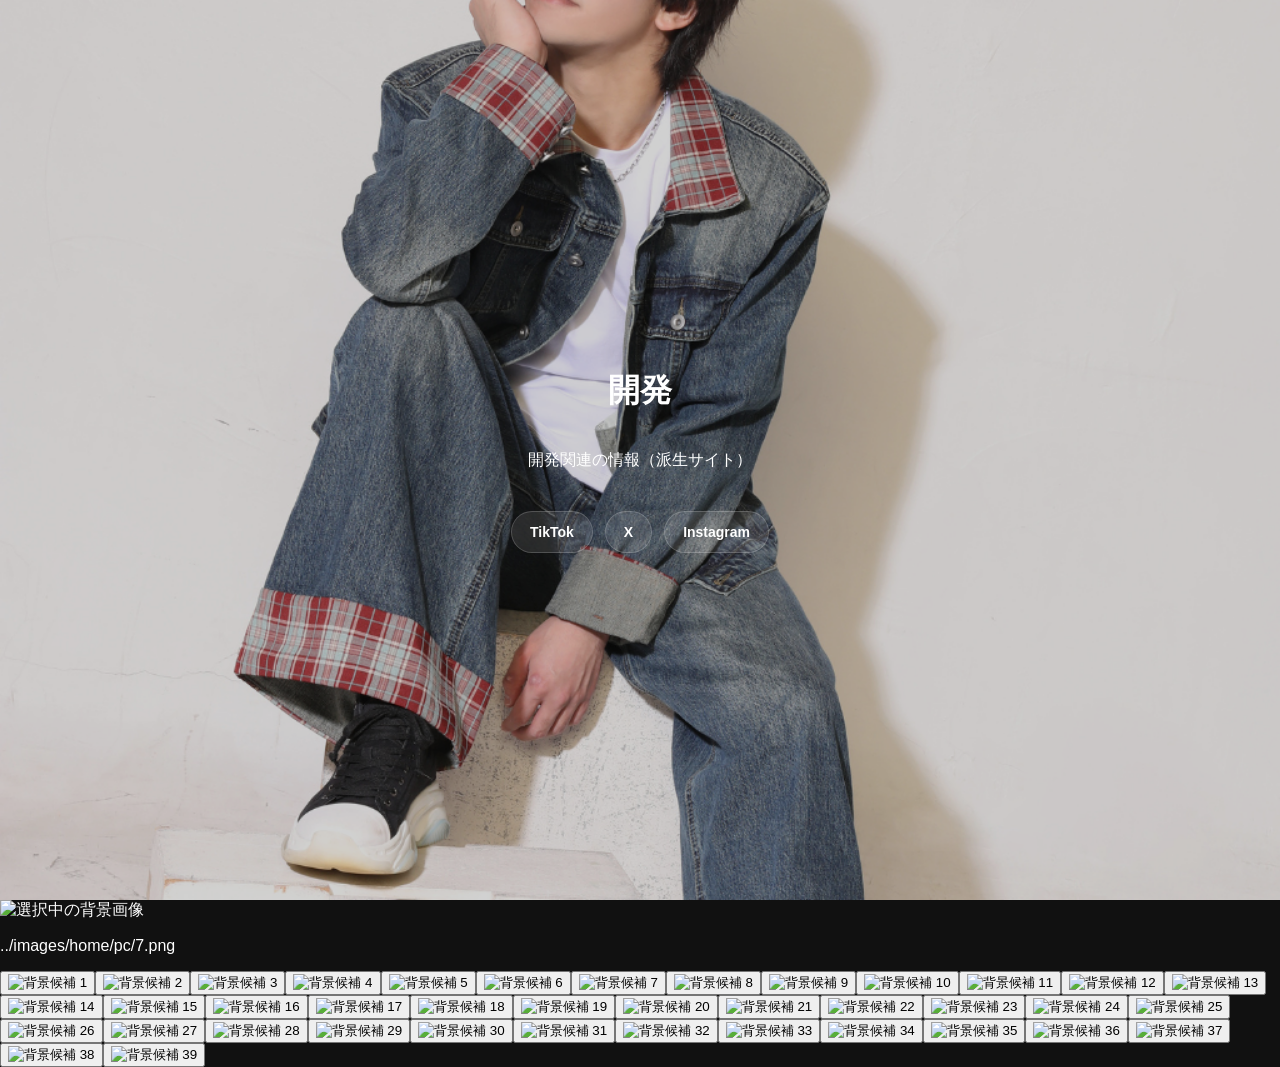
==== site-dev/index.html @ d7a2f756 "Ensure homepage doesn't use moved JPGs: move remaining JPGs to other and update pages to use PNGs" ====
<!DOCTYPE html>
<html lang="ja">
<head>
  <meta charset="UTF-8">
  <meta name="viewport" content="width=device-width, initial-scale=1.0">
  <title>開発</title>
  <link rel="stylesheet" href="style.css">
</head>
<body data-img-root="../images/home">
  <div id="bg-wrap">
    <div class="bg-layer" id="bg1"></div>
    <div class="bg-layer" id="bg2"></div>
  </div>
  <main class="hero">
    <h1>開発</h1>
    <p>開発関連の情報（派生サイト）</p>

    <div class="sns">
      <a class="sns-link sns-tiktok" href="https://www.tiktok.com/@momoka_sota?_r=1&_t=ZS-97YVAzaqjYb" target="_blank">TikTok</a>
      <a class="sns-link sns-x" href="https://x.com/momoka_sota100?s=11&t=aL7fCxnq-a7y3-TNYRUa5g" target="_blank">X</a>
      <a class="sns-link sns-instagram" href="https://www.instagram.com/sota100days?igsh=eHYyNzhzOTU4NnV1&utm_source=qr" target="_blank">Instagram</a>
    </div>
  </main>

  <section class="controls">
    <div class="preview-card">
      <img id="selected-icon" src="../images/home/portrait/IMG_9494.JPG" alt="選択中の背景画像">
      <p id="selected-label">画像をクリックして背景を切り替えます</p>
    </div>

    <div class="thumbs" id="thumbs"></div>
  </section>

  <script src="../script.js"></script>
  <script>
    (function(){
      const base = (document.body && document.body.dataset && document.body.dataset.imgRoot) ? document.body.dataset.imgRoot : '../images/home';
        const backgrounds = [`${base}/portrait/12.png`, `${base}/portrait/4.png`];
      const layerA = document.getElementById('bg1');
      const layerB = document.getElementById('bg2');
      let visibleA = true;
      function setLayer(el, url){ el.style.backgroundImage = `url('${url}')`; }
      function pickNext(current){ const others = backgrounds.filter(b=>b!==current); return others[Math.floor(Math.random()*others.length)]; }
      const selectedIcon = document.getElementById('selected-icon');
      let current = backgrounds[Math.floor(Math.random()*backgrounds.length)];
      setLayer(layerA, current); layerA.classList.add('show'); if(selectedIcon) selectedIcon.src = current;
      setInterval(()=>{
        const next = pickNext(current);
        const top = visibleA ? layerB : layerA;
        const bot = visibleA ? layerA : layerB;
        setLayer(top, next);
        top.classList.add('show');
        setTimeout(()=>{ bot.classList.remove('show'); }, 950);
        visibleA = !visibleA;
        current = next;
        if(selectedIcon) selectedIcon.src = current;
      }, 5000);
    })();
  </script>
</body>
</html>
---- site-dev/style.css ----
/* copied from root style.css with image paths adjusted */
body { margin:0; min-height:100vh; font-family:sans-serif; background:#111; color:#fff; background-image: url("../images/home/portrait/12.png"); background-size:cover; background-position:center; background-repeat:no-repeat; background-attachment:scroll; }
body::before { content:""; position:fixed; inset:0; background:rgba(0,0,0,0.18); z-index:-1; }
.hero { min-height:100vh; display:flex; flex-direction:column; justify-content:center; align-items:center; text-align:center; }
.sns { display:flex; gap:12px; flex-wrap:wrap; justify-content:center; margin-top:24px; }
.sns-link { display:inline-flex; align-items:center; gap:8px; padding:12px 18px; border-radius:999px; font-size:14px; font-weight:700; text-decoration:none; color:#fff; background:rgba(255,255,255,0.1); border:1px solid rgba(255,255,255,0.18); }


/* background fade layers */
#bg-wrap { position: fixed; inset: 0; z-index: -2; overflow: hidden; }
.bg-layer { position: absolute; inset: 0; background-size: cover; background-position: center; background-repeat: no-repeat; transition: opacity 900ms ease; opacity: 0; }
.bg-layer.show { opacity: 1; }

/* minimal CSS for skeleton; full CSS is in root/style.css */
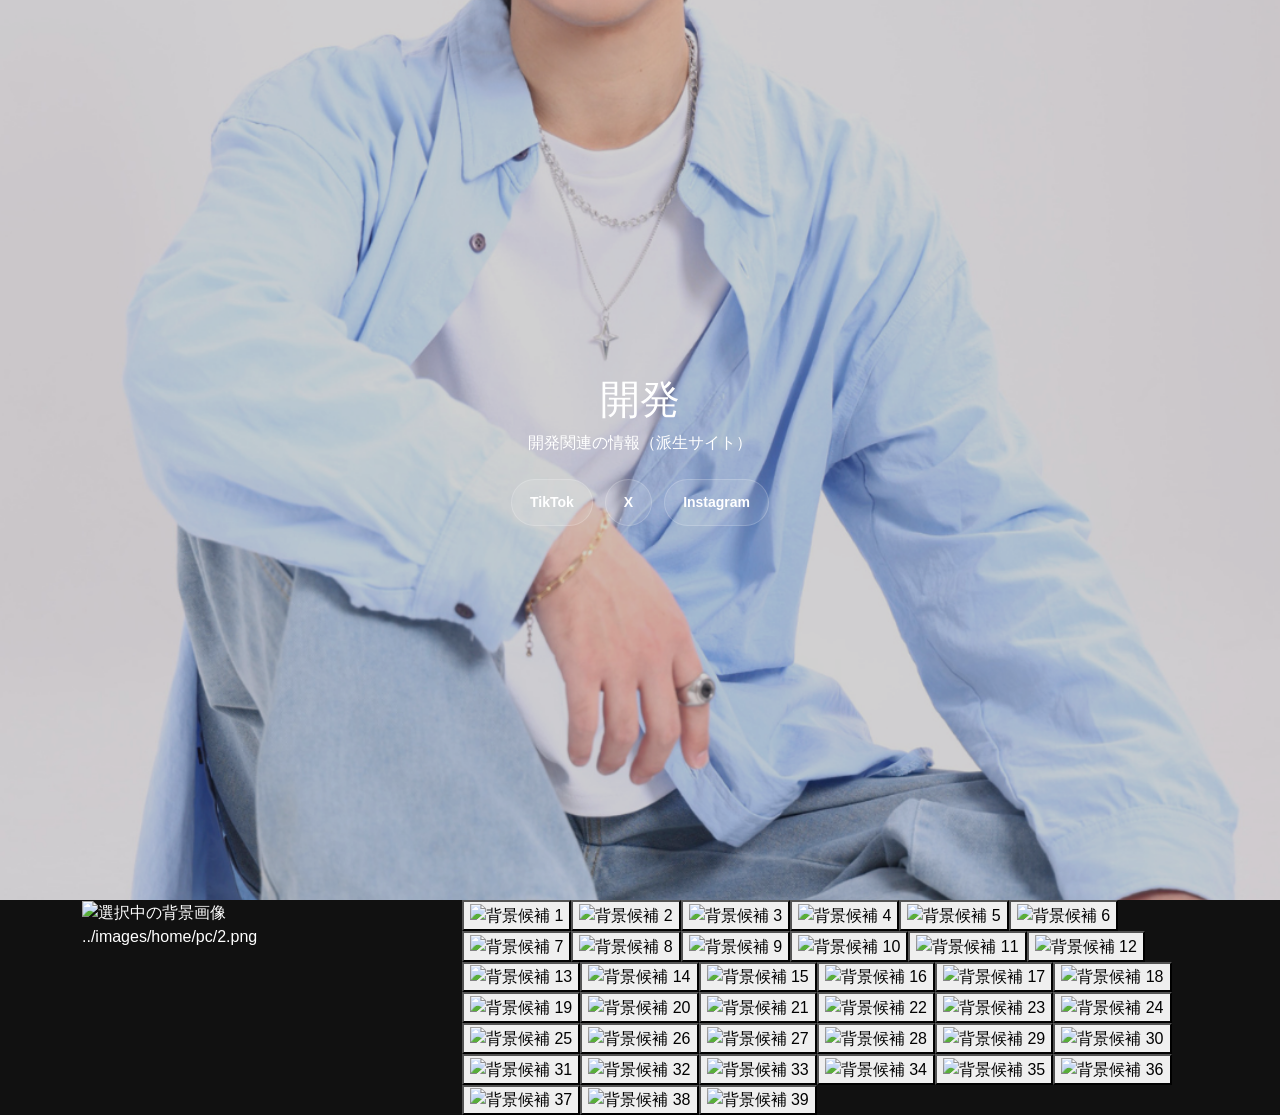
==== commit 17cac8a8: "Add Bootstrap CDN and apply Bootstrap grid layout to pages" ====
--- a/site-dev/index.html
+++ b/site-dev/index.html
@@ -4,6 +4,7 @@
   <meta charset="UTF-8">
   <meta name="viewport" content="width=device-width, initial-scale=1.0">
   <title>開発</title>
+  <link href="https://cdn.jsdelivr.net/npm/bootstrap@5.3.2/dist/css/bootstrap.min.css" rel="stylesheet">
   <link rel="stylesheet" href="style.css">
 </head>
 <body data-img-root="../images/home">
@@ -12,25 +13,39 @@
     <div class="bg-layer" id="bg2"></div>
   </div>
   <main class="hero">
-    <h1>開発</h1>
-    <p>開発関連の情報（派生サイト）</p>
+    <div class="container">
+      <div class="row">
+        <div class="col-12 text-center">
+          <h1>開発</h1>
+          <p>開発関連の情報（派生サイト）</p>
 
-    <div class="sns">
-      <a class="sns-link sns-tiktok" href="https://www.tiktok.com/@momoka_sota?_r=1&_t=ZS-97YVAzaqjYb" target="_blank">TikTok</a>
-      <a class="sns-link sns-x" href="https://x.com/momoka_sota100?s=11&t=aL7fCxnq-a7y3-TNYRUa5g" target="_blank">X</a>
-      <a class="sns-link sns-instagram" href="https://www.instagram.com/sota100days?igsh=eHYyNzhzOTU4NnV1&utm_source=qr" target="_blank">Instagram</a>
+          <div class="sns">
+            <a class="sns-link sns-tiktok" href="https://www.tiktok.com/@momoka_sota?_r=1&_t=ZS-97YVAzaqjYb" target="_blank">TikTok</a>
+            <a class="sns-link sns-x" href="https://x.com/momoka_sota100?s=11&t=aL7fCxnq-a7y3-TNYRUa5g" target="_blank">X</a>
+            <a class="sns-link sns-instagram" href="https://www.instagram.com/sota100days?igsh=eHYyNzhzOTU4NnV1&utm_source=qr" target="_blank">Instagram</a>
+          </div>
+        </div>
+      </div>
     </div>
   </main>
 
   <section class="controls">
-    <div class="preview-card">
-      <img id="selected-icon" src="../images/home/portrait/IMG_9494.JPG" alt="選択中の背景画像">
-      <p id="selected-label">画像をクリックして背景を切り替えます</p>
+    <div class="container">
+      <div class="row">
+        <div class="col-md-4">
+          <div class="preview-card">
+            <img id="selected-icon" src="../images/home/portrait/IMG_9494.JPG" alt="選択中の背景画像">
+            <p id="selected-label">画像をクリックして背景を切り替えます</p>
+          </div>
+        </div>
+        <div class="col-md-8">
+          <div class="thumbs" id="thumbs"></div>
+        </div>
+      </div>
     </div>
-
-    <div class="thumbs" id="thumbs"></div>
   </section>
 
+  <script src="https://cdn.jsdelivr.net/npm/bootstrap@5.3.2/dist/js/bootstrap.bundle.min.js"></script>
   <script src="../script.js"></script>
   <script>
     (function(){
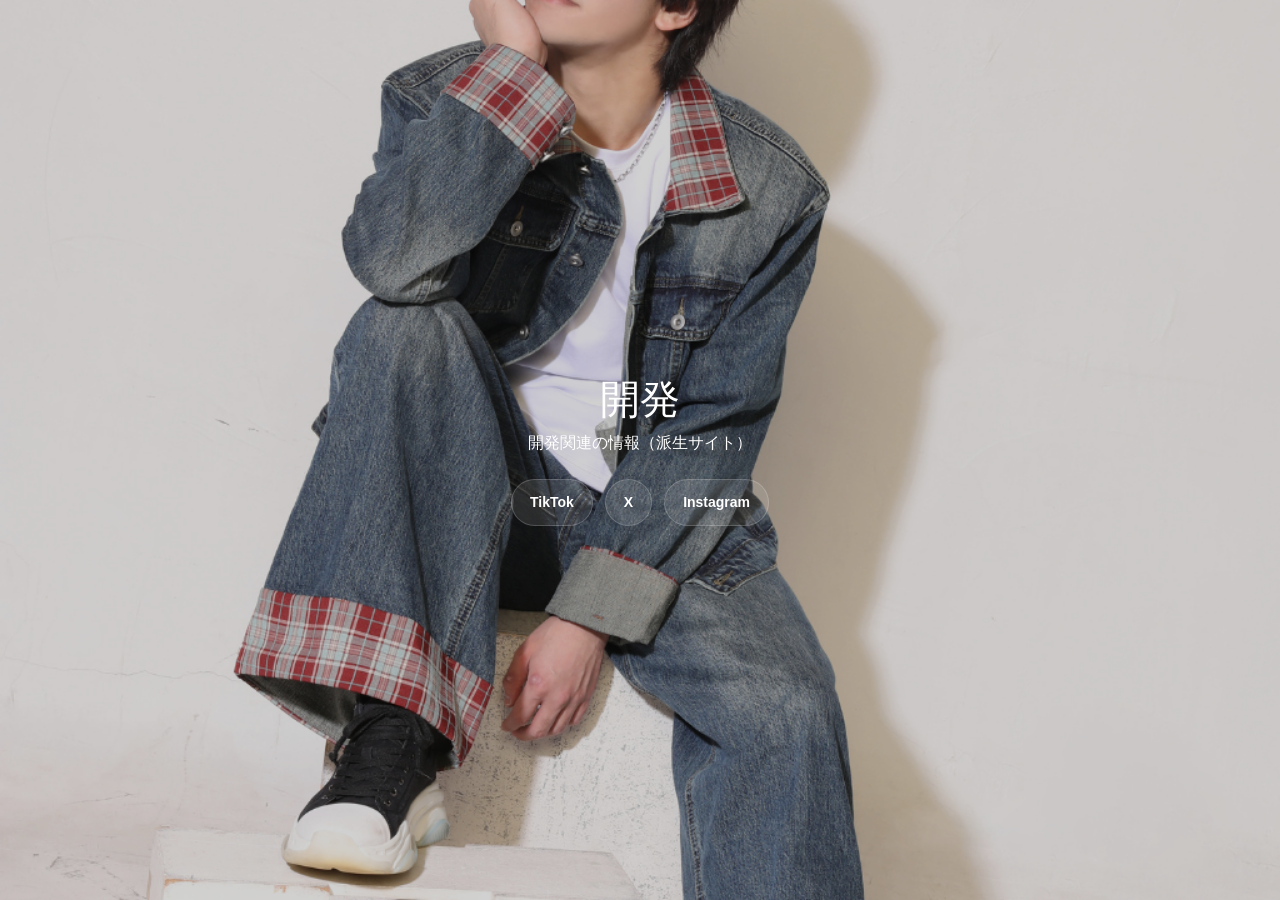
==== commit 79c2b651: "Remove thumbnail preview sections from pages" ====
--- a/site-dev/index.html
+++ b/site-dev/index.html
@@ -29,22 +29,6 @@
     </div>
   </main>
 
-  <section class="controls">
-    <div class="container">
-      <div class="row">
-        <div class="col-md-4">
-          <div class="preview-card">
-            <img id="selected-icon" src="../images/home/portrait/IMG_9494.JPG" alt="選択中の背景画像">
-            <p id="selected-label">画像をクリックして背景を切り替えます</p>
-          </div>
-        </div>
-        <div class="col-md-8">
-          <div class="thumbs" id="thumbs"></div>
-        </div>
-      </div>
-    </div>
-  </section>
-
   <script src="https://cdn.jsdelivr.net/npm/bootstrap@5.3.2/dist/js/bootstrap.bundle.min.js"></script>
   <script src="../script.js"></script>
   <script>
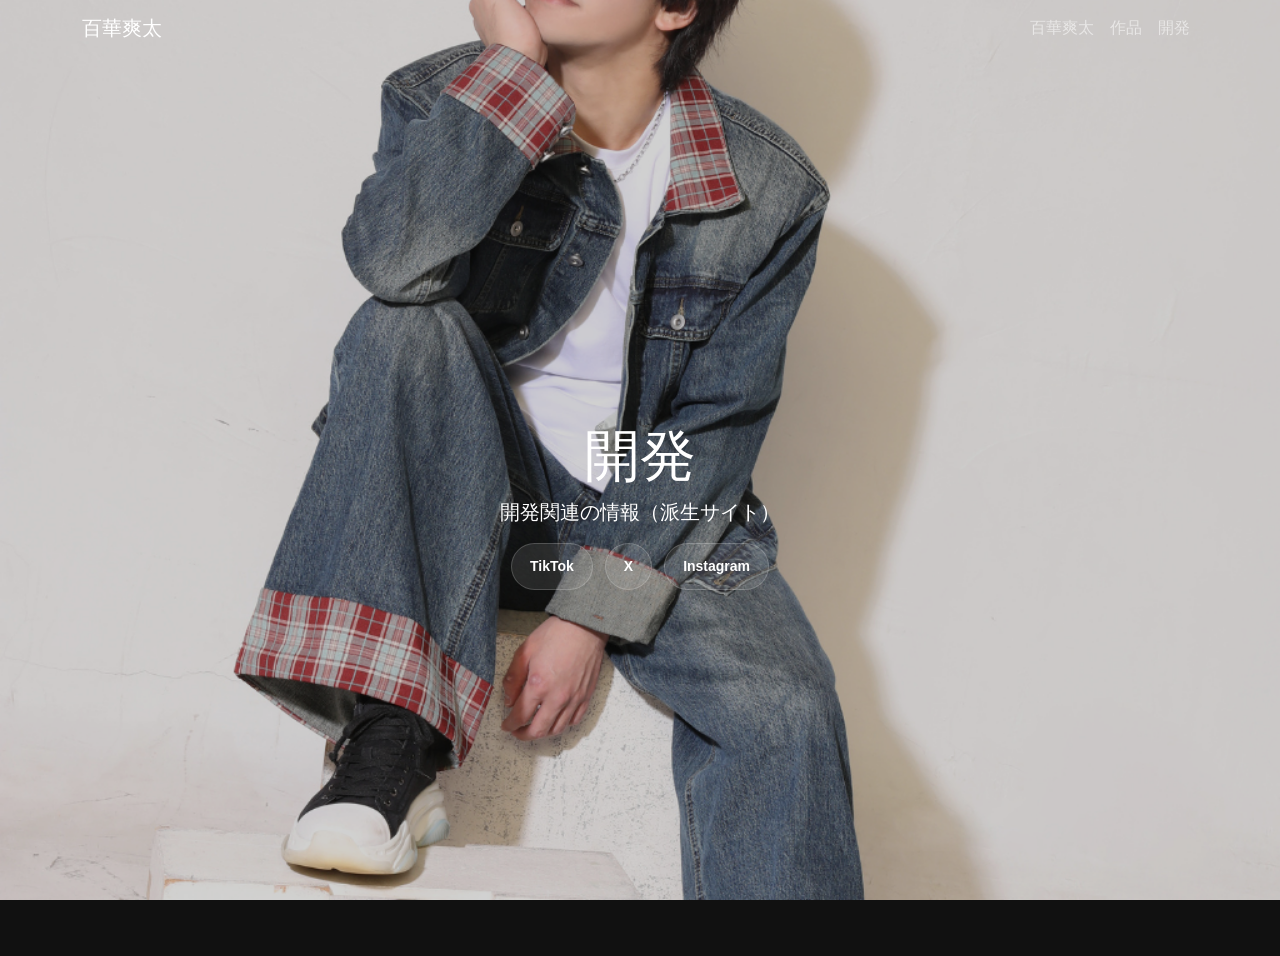
==== commit a1d85f67: "Replace site links with Bootstrap navbar and make hero jumbotron-like" ====
--- a/site-dev/index.html
+++ b/site-dev/index.html
@@ -12,14 +12,29 @@
     <div class="bg-layer" id="bg1"></div>
     <div class="bg-layer" id="bg2"></div>
   </div>
+    <nav class="navbar navbar-expand-md navbar-dark bg-transparent">
+      <div class="container">
+        <a class="navbar-brand" href="../index.html">百華爽太</a>
+        <button class="navbar-toggler" type="button" data-bs-toggle="collapse" data-bs-target="#mainNav">
+          <span class="navbar-toggler-icon"></span>
+        </button>
+        <div class="collapse navbar-collapse" id="mainNav">
+          <ul class="navbar-nav ms-auto">
+            <li class="nav-item"><a class="nav-link" href="../site-hyakka-sota/index.html">百華爽太</a></li>
+            <li class="nav-item"><a class="nav-link" href="../site-works/index.html">作品</a></li>
+            <li class="nav-item"><a class="nav-link" href="../site-dev/index.html">開発</a></li>
+          </ul>
+        </div>
+      </div>
+    </nav>
   <main class="hero">
-    <div class="container">
+    <div class="container text-center py-5">
       <div class="row">
-        <div class="col-12 text-center">
-          <h1>開発</h1>
-          <p>開発関連の情報（派生サイト）</p>
+        <div class="col-12">
+          <h1 class="display-4">開発</h1>
+          <p class="lead">開発関連の情報（派生サイト）</p>
 
-          <div class="sns">
+          <div class="sns mt-3">
             <a class="sns-link sns-tiktok" href="https://www.tiktok.com/@momoka_sota?_r=1&_t=ZS-97YVAzaqjYb" target="_blank">TikTok</a>
             <a class="sns-link sns-x" href="https://x.com/momoka_sota100?s=11&t=aL7fCxnq-a7y3-TNYRUa5g" target="_blank">X</a>
             <a class="sns-link sns-instagram" href="https://www.instagram.com/sota100days?igsh=eHYyNzhzOTU4NnV1&utm_source=qr" target="_blank">Instagram</a>
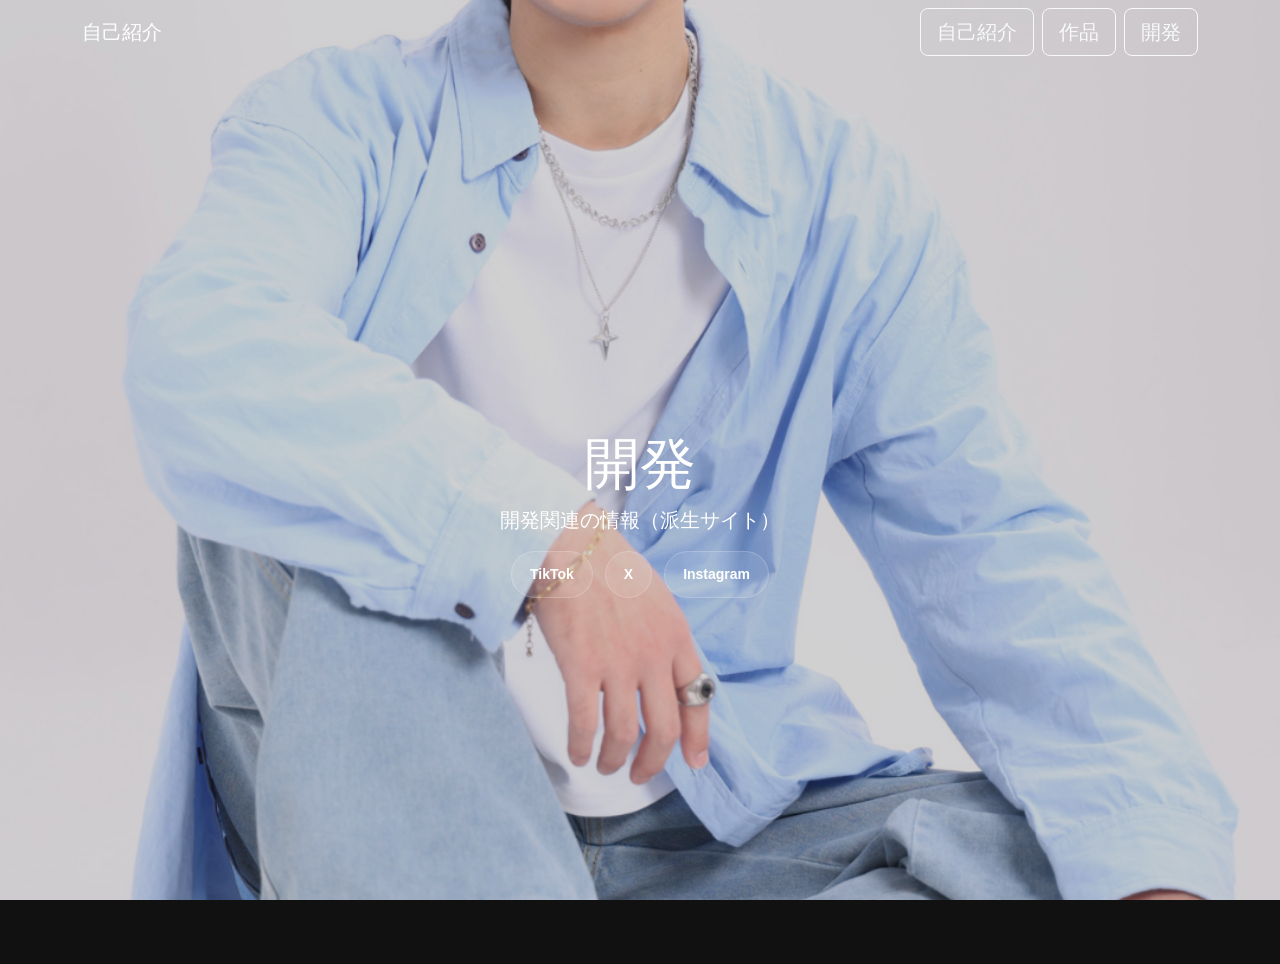
==== commit 931ec140: "Update navbar labels and larger buttons" ====
--- a/site-dev/index.html
+++ b/site-dev/index.html
@@ -14,15 +14,15 @@
   </div>
     <nav class="navbar navbar-expand-md navbar-dark bg-transparent">
       <div class="container">
-        <a class="navbar-brand" href="../index.html">百華爽太</a>
+        <a class="navbar-brand" href="../index.html">自己紹介</a>
         <button class="navbar-toggler" type="button" data-bs-toggle="collapse" data-bs-target="#mainNav">
           <span class="navbar-toggler-icon"></span>
         </button>
         <div class="collapse navbar-collapse" id="mainNav">
           <ul class="navbar-nav ms-auto">
-            <li class="nav-item"><a class="nav-link" href="../site-hyakka-sota/index.html">百華爽太</a></li>
-            <li class="nav-item"><a class="nav-link" href="../site-works/index.html">作品</a></li>
-            <li class="nav-item"><a class="nav-link" href="../site-dev/index.html">開発</a></li>
+            <li class="nav-item"><a class="btn btn-outline-light btn-lg ms-2" href="../site-hyakka-sota/index.html">自己紹介</a></li>
+            <li class="nav-item"><a class="btn btn-outline-light btn-lg ms-2" href="../site-works/index.html">作品</a></li>
+            <li class="nav-item"><a class="btn btn-outline-light btn-lg ms-2" href="../site-dev/index.html">開発</a></li>
           </ul>
         </div>
       </div>
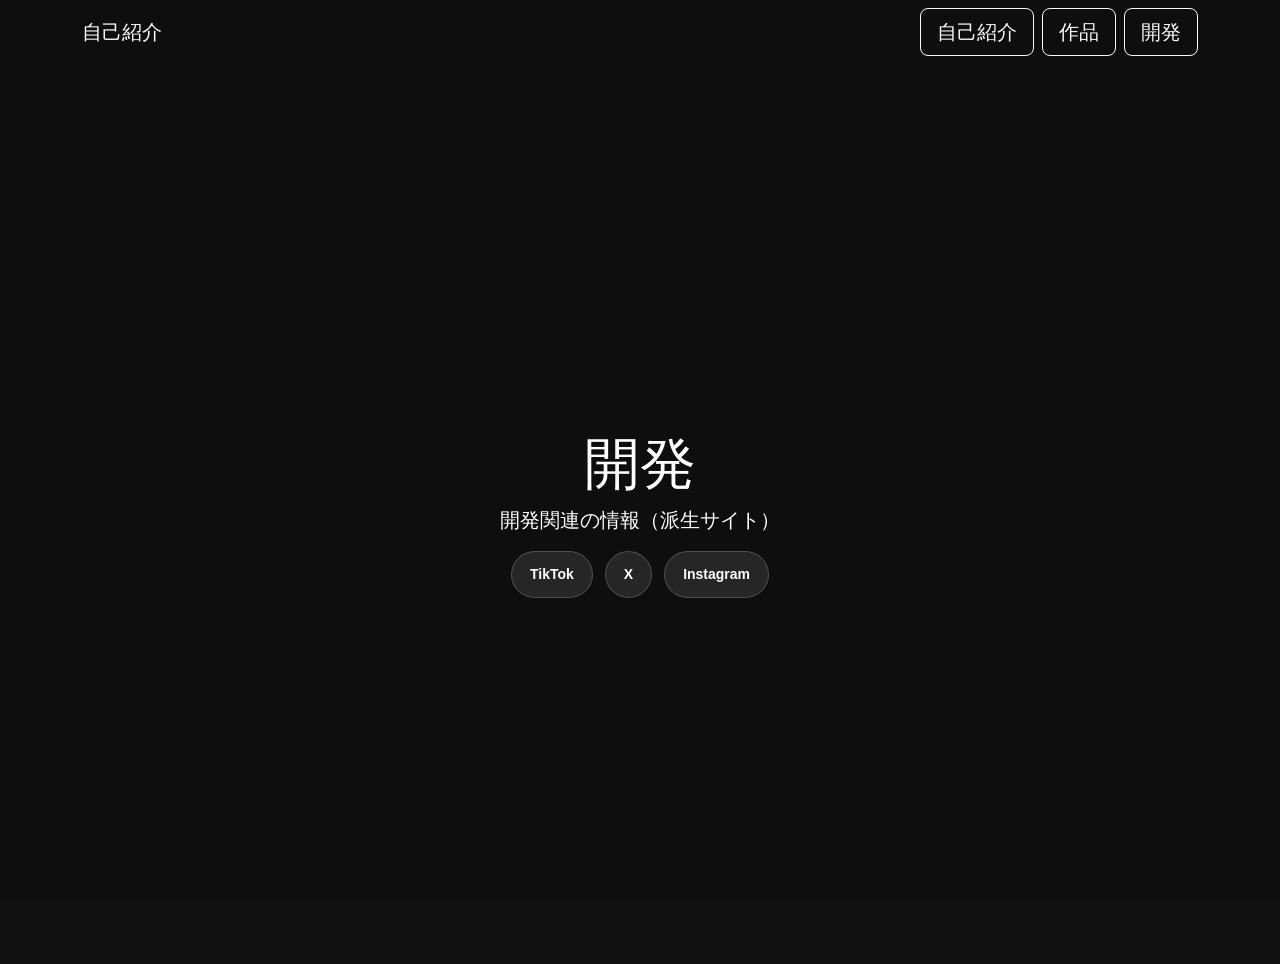
==== commit 743c5eb6: "Update image paths to new folders: HomePage/Information/Creat/Develop" ====
--- a/site-dev/index.html
+++ b/site-dev/index.html
@@ -7,7 +7,7 @@
   <link href="https://cdn.jsdelivr.net/npm/bootstrap@5.3.2/dist/css/bootstrap.min.css" rel="stylesheet">
   <link rel="stylesheet" href="style.css">
 </head>
-<body data-img-root="../images/home">
+<body data-img-root="../images/HomePage">
   <div id="bg-wrap">
     <div class="bg-layer" id="bg1"></div>
     <div class="bg-layer" id="bg2"></div>
@@ -48,7 +48,7 @@
   <script src="../script.js"></script>
   <script>
     (function(){
-      const base = (document.body && document.body.dataset && document.body.dataset.imgRoot) ? document.body.dataset.imgRoot : '../images/home';
+      const base = (document.body && document.body.dataset && document.body.dataset.imgRoot) ? document.body.dataset.imgRoot : '../images/HomePage';
         const backgrounds = [`${base}/portrait/12.png`, `${base}/portrait/4.png`];
       const layerA = document.getElementById('bg1');
       const layerB = document.getElementById('bg2');
--- a/site-dev/style.css
+++ b/site-dev/style.css
@@ -1,5 +1,5 @@
 /* copied from root style.css with image paths adjusted */
-body { margin:0; min-height:100vh; font-family:sans-serif; background:#111; color:#fff; background-image: url("../images/home/portrait/12.png"); background-size:cover; background-position:center; background-repeat:no-repeat; background-attachment:scroll; }
+body { margin:0; min-height:100vh; font-family:sans-serif; background:#111; color:#fff; background-image: url("../images/HomePage/12.png"); background-size:cover; background-position:center; background-repeat:no-repeat; background-attachment:scroll; }
 body::before { content:""; position:fixed; inset:0; background:rgba(0,0,0,0.18); z-index:-1; }
 .hero { min-height:100vh; display:flex; flex-direction:column; justify-content:center; align-items:center; text-align:center; }
 .sns { display:flex; gap:12px; flex-wrap:wrap; justify-content:center; margin-top:24px; }
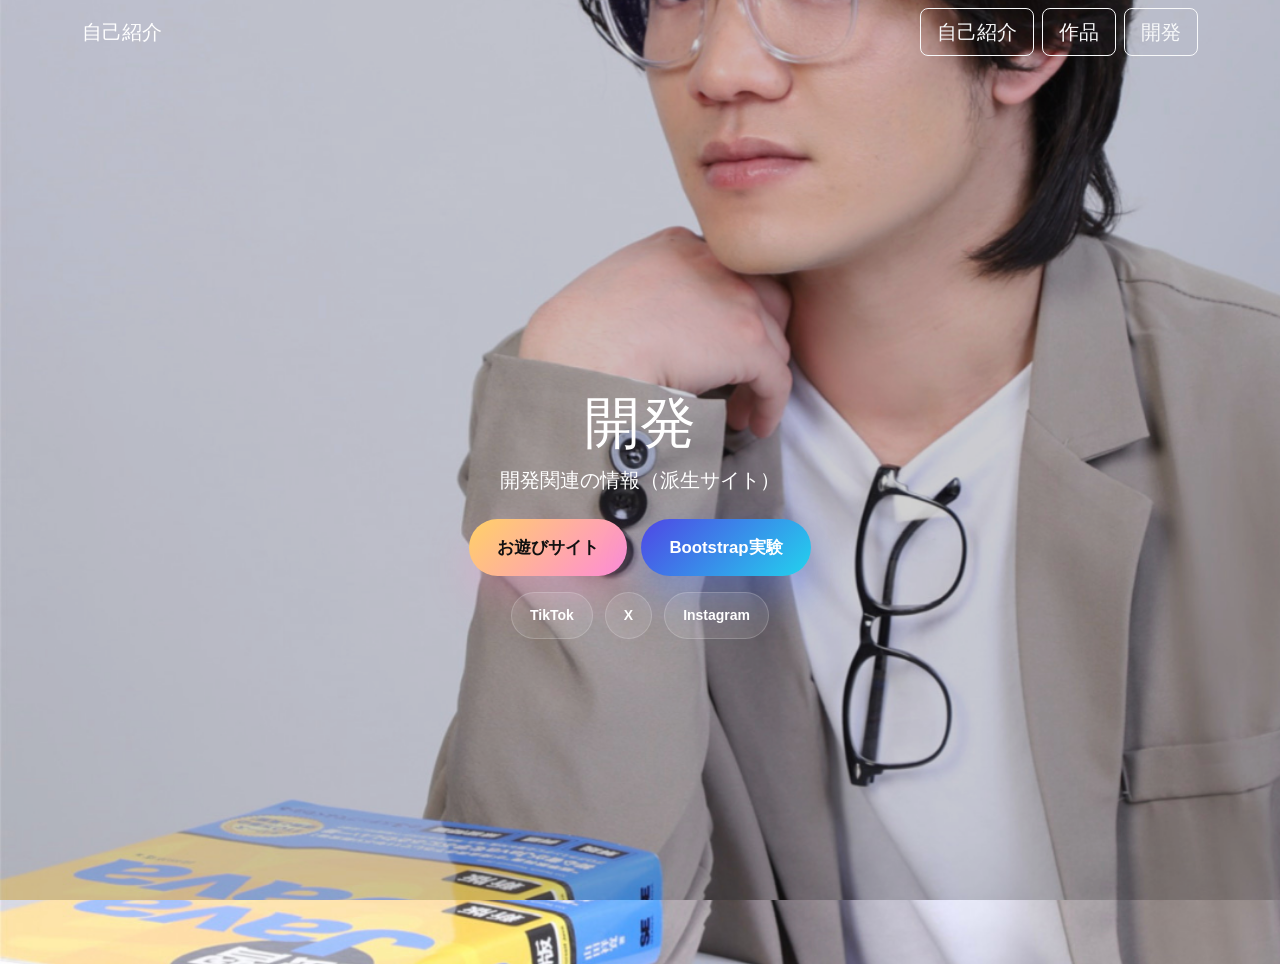
==== commit c355051c: "Add mobile-friendly dev links and playful Bootstrap experiments" ====
--- a/site-dev/index.html
+++ b/site-dev/index.html
@@ -7,7 +7,7 @@
   <link href="https://cdn.jsdelivr.net/npm/bootstrap@5.3.2/dist/css/bootstrap.min.css" rel="stylesheet">
   <link rel="stylesheet" href="style.css">
 </head>
-<body data-img-root="../images/HomePage">
+<body data-img-root="../images/Develop">
   <div id="bg-wrap">
     <div class="bg-layer" id="bg1"></div>
     <div class="bg-layer" id="bg2"></div>
@@ -34,6 +34,13 @@
           <h1 class="display-4">開発</h1>
           <p class="lead">開発関連の情報（派生サイト）</p>
 
+          <div class="cta-block mt-4" aria-label="派生サイトへのリンク">
+            <a class="cta-button" href="site-play/index.html">お遊びサイト</a>
+            <a class="cta-button secondary" href="site-bootstrap/index.html">Bootstrap実験</a>
+          </div>
+
+          <div class="mobile-note mt-3">派生サイトへ移動</div>
+
           <div class="sns mt-3">
             <a class="sns-link sns-tiktok" href="https://www.tiktok.com/@momoka_sota?_r=1&_t=ZS-97YVAzaqjYb" target="_blank">TikTok</a>
             <a class="sns-link sns-x" href="https://x.com/momoka_sota100?s=11&t=aL7fCxnq-a7y3-TNYRUa5g" target="_blank">X</a>
@@ -45,29 +52,44 @@
   </main>
 
   <script src="https://cdn.jsdelivr.net/npm/bootstrap@5.3.2/dist/js/bootstrap.bundle.min.js"></script>
-  <script src="../script.js"></script>
   <script>
     (function(){
-      const base = (document.body && document.body.dataset && document.body.dataset.imgRoot) ? document.body.dataset.imgRoot : '../images/HomePage';
-        const backgrounds = [`${base}/portrait/12.png`, `${base}/portrait/4.png`];
+      const base = (document.body && document.body.dataset && document.body.dataset.imgRoot) ? document.body.dataset.imgRoot : '../images/Develop';
+      const fallbackBackground = `${base}/7.png`;
+      const backgrounds = [fallbackBackground, fallbackBackground];
       const layerA = document.getElementById('bg1');
       const layerB = document.getElementById('bg2');
       let visibleA = true;
-      function setLayer(el, url){ el.style.backgroundImage = `url('${url}')`; }
-      function pickNext(current){ const others = backgrounds.filter(b=>b!==current); return others[Math.floor(Math.random()*others.length)]; }
+
+      function setLayer(el, url) {
+        if (!el || !url) return;
+        el.style.backgroundImage = `url('${url}')`;
+      }
+
+      function pickNext(current) {
+        return backgrounds[0] || current;
+      }
+
       const selectedIcon = document.getElementById('selected-icon');
-      let current = backgrounds[Math.floor(Math.random()*backgrounds.length)];
-      setLayer(layerA, current); layerA.classList.add('show'); if(selectedIcon) selectedIcon.src = current;
-      setInterval(()=>{
+      let current = backgrounds[0];
+      if (layerA) {
+        setLayer(layerA, current);
+        layerA.classList.add('show');
+      }
+      if (selectedIcon) selectedIcon.src = current;
+
+      setInterval(() => {
         const next = pickNext(current);
         const top = visibleA ? layerB : layerA;
         const bot = visibleA ? layerA : layerB;
         setLayer(top, next);
-        top.classList.add('show');
-        setTimeout(()=>{ bot.classList.remove('show'); }, 950);
+        if (top) top.classList.add('show');
+        setTimeout(() => {
+          if (bot) bot.classList.remove('show');
+        }, 950);
         visibleA = !visibleA;
         current = next;
-        if(selectedIcon) selectedIcon.src = current;
+        if (selectedIcon) selectedIcon.src = current;
       }, 5000);
     })();
   </script>
--- a/site-dev/style.css
+++ b/site-dev/style.css
@@ -1,8 +1,47 @@
 /* copied from root style.css with image paths adjusted */
-body { margin:0; min-height:100vh; font-family:sans-serif; background:#111; color:#fff; background-image: url("../images/HomePage/12.png"); background-size:cover; background-position:center; background-repeat:no-repeat; background-attachment:scroll; }
+body { margin:0; min-height:100vh; font-family:sans-serif; background:#111; color:#fff; background-image: url("../images/Develop/7.png"); background-size:cover; background-position:center; background-repeat:no-repeat; background-attachment:scroll; }
 body::before { content:""; position:fixed; inset:0; background:rgba(0,0,0,0.18); z-index:-1; }
 .hero { min-height:100vh; display:flex; flex-direction:column; justify-content:center; align-items:center; text-align:center; }
+.cta-block { display:flex; justify-content:center; gap:14px; flex-wrap:wrap; }
+.cta-button {
+  display:inline-flex; align-items:center; justify-content:center;
+  padding:16px 28px; border-radius:999px; font-size:1.05rem; font-weight:800;
+  text-decoration:none; color:#111; background:linear-gradient(135deg, #ffd166, #ff8bd8);
+  box-shadow:0 20px 40px rgba(255, 150, 204, 0.35); transition:transform 0.18s ease, box-shadow 0.18s ease;
+}
+.cta-button.secondary {
+  color:#fff; background:linear-gradient(135deg, #4f46e5, #22d3ee);
+  box-shadow:0 20px 40px rgba(76, 120, 255, 0.35);
+}
+.cta-button:hover {
+  transform:translateY(-2px); box-shadow:0 26px 44px rgba(255, 150, 204, 0.45);
+}
+.mobile-note {
+  display:none;
+  font-size:0.72rem;
+  letter-spacing:0.16em;
+  text-transform:uppercase;
+  color:rgba(255,255,255,0.8);
+}
 .sns { display:flex; gap:12px; flex-wrap:wrap; justify-content:center; margin-top:24px; }
+
+@media (max-width: 767px) {
+  .cta-block {
+    flex-direction: column;
+    align-items: stretch;
+    width: min(100%, 280px);
+    margin-left: auto;
+    margin-right: auto;
+  }
+  .cta-button {
+    width: 100%;
+    display:flex;
+    font-size:1rem;
+  }
+  .mobile-note {
+    display:block;
+  }
+}
 .sns-link { display:inline-flex; align-items:center; gap:8px; padding:12px 18px; border-radius:999px; font-size:14px; font-weight:700; text-decoration:none; color:#fff; background:rgba(255,255,255,0.1); border:1px solid rgba(255,255,255,0.18); }
 
 
